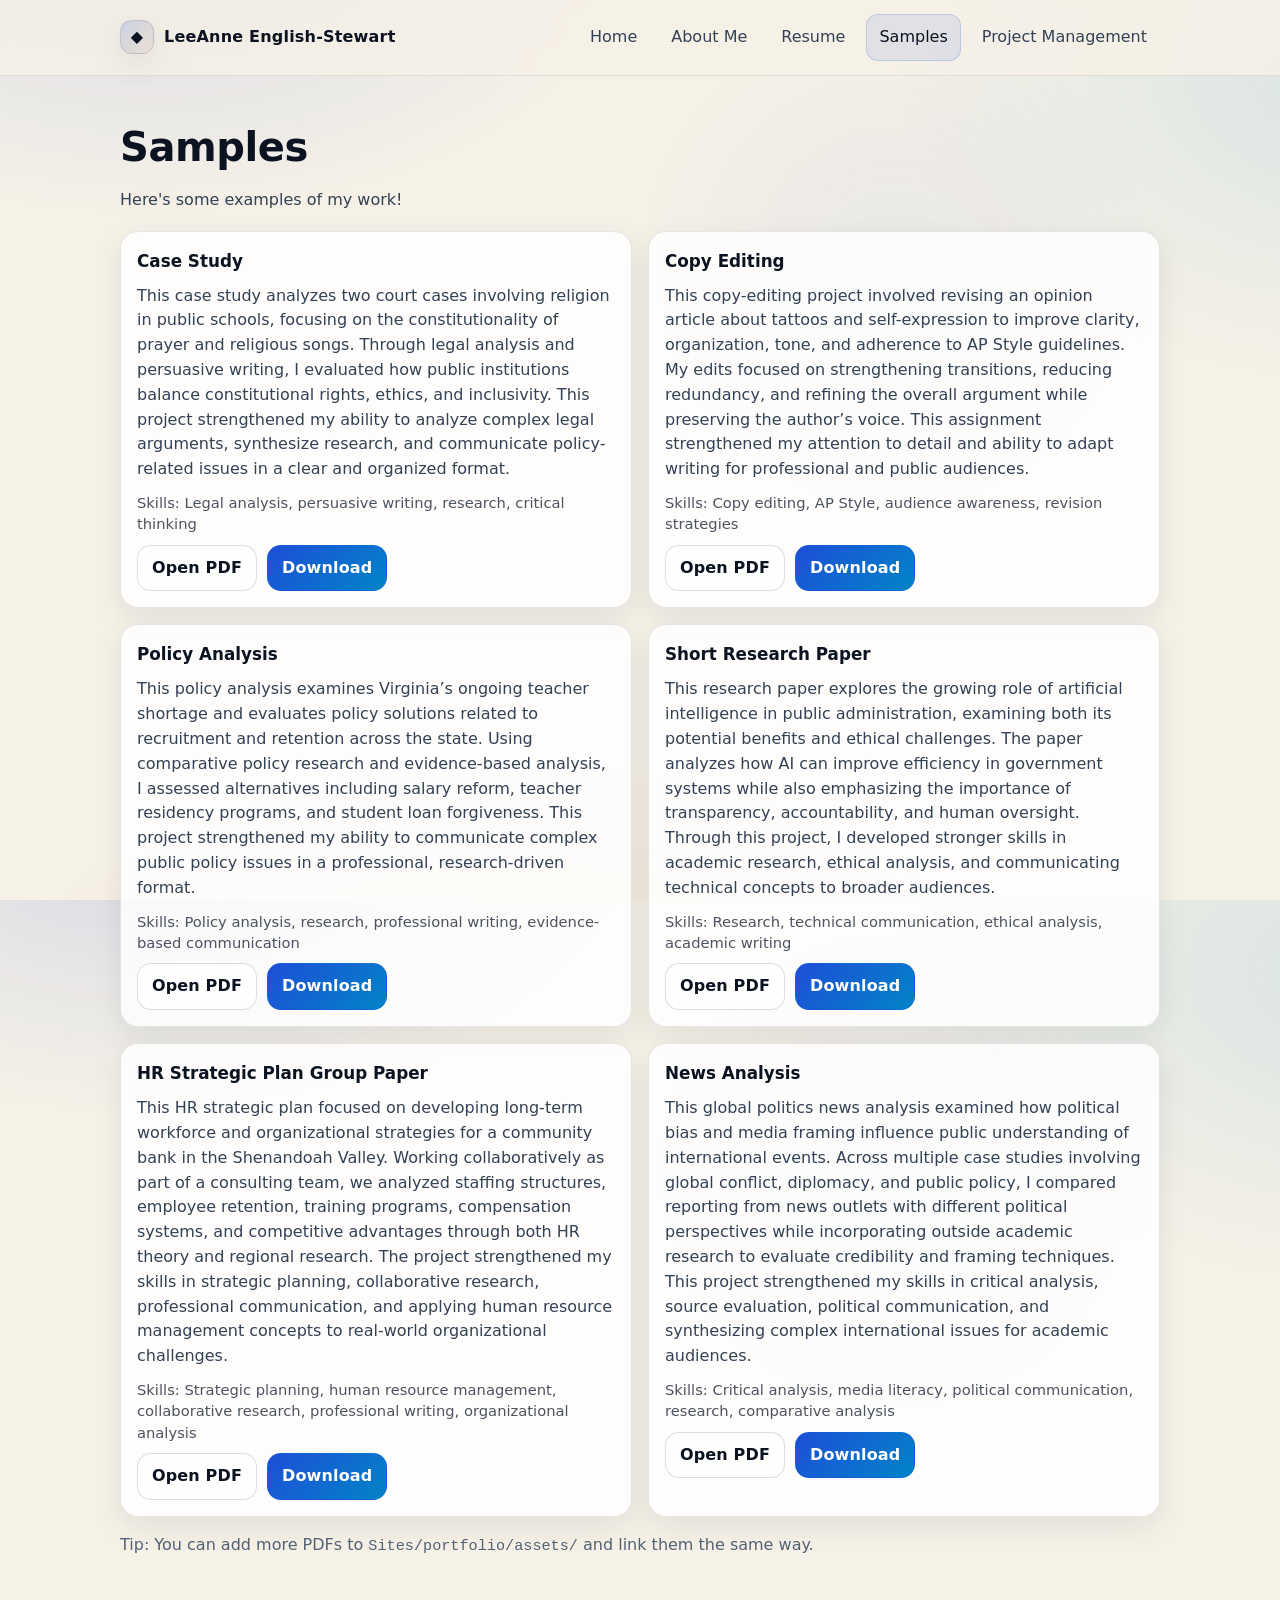
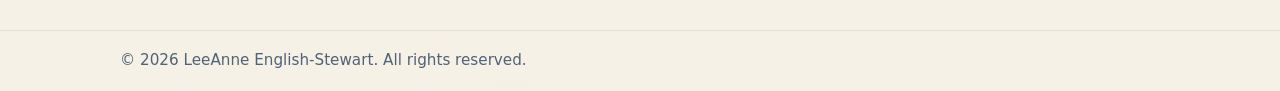
==== samples.html @ e3165560 "Add files via upload" ====
<!doctype html>
<html lang="en">
  <head>
    <meta charset="UTF-8" />
    <meta name="viewport" content="width=device-width, initial-scale=1.0" />
    <title>Portfolio | Samples</title>
    <meta
      name="description"
      content="Writing and work samples relevant to law and government."
    />
    <link rel="stylesheet" href="./css/styles.css" />
  </head>
  <body>
    <a class="skip-link" href="#main">Skip to content</a>

    <header class="site-header">
      <div class="container header-inner">
        <div class="brand">
          <span class="brand-mark" aria-hidden="true">◆</span>
          <span class="brand-name">LeeAnne English-Stewart</span>
        </div>

        <nav class="nav" aria-label="Primary">
          <a class="nav-link" href="./index.html">Home</a>
          <a class="nav-link" href="./about.html">About Me</a>
          <a class="nav-link" href="./resume.html">Resume</a>
          <a class="nav-link is-active" href="./samples.html">Samples</a>
          <a class="nav-link" href="./project-management.html"
            >Project Management</a
          >
        </nav>
      </div>
    </header>

    <main id="main" class="container section">
      <div class="page-head">
        <h1 class="page-title">Samples</h1>
        <p class="page-subtitle">
          Here's some examples of my work!
        </p>
      </div>

      <section class="samples-grid" aria-label="Sample items">
        <article class="sample-card">
          <h2 class="sample-title">Case Study</h2>
          <p class="sample-text">
            This case study analyzes two court cases involving religion in public
            schools, focusing on the constitutionality of prayer and religious
            songs. Through legal analysis and persuasive writing, I evaluated how
            public institutions balance constitutional rights, ethics, and
            inclusivity. This project strengthened my ability to analyze complex
            legal arguments, synthesize research, and communicate policy-related
            issues in a clear and organized format.
          </p>
          <p class="sample-skills">
            Skills: Legal analysis, persuasive writing, research, critical thinking
          </p>
          <div class="sample-actions">
            <a class="btn btn-secondary" href="./assets/case-study.pdf"
              >Open PDF</a
            >
            <a class="btn" href="./assets/case-study.pdf" download>Download</a>
          </div>
        </article>

        <article class="sample-card">
          <h2 class="sample-title">Copy Editing</h2>
          <p class="sample-text">
            This copy-editing project involved revising an opinion article about
            tattoos and self-expression to improve clarity, organization, tone,
            and adherence to AP Style guidelines. My edits focused on strengthening
            transitions, reducing redundancy, and refining the overall argument
            while preserving the author’s voice. This assignment strengthened my
            attention to detail and ability to adapt writing for professional and
            public audiences.
          </p>
          <p class="sample-skills">
            Skills: Copy editing, AP Style, audience awareness, revision
            strategies
          </p>
          <div class="sample-actions">
            <a class="btn btn-secondary" href="./assets/copy-editing.pdf"
              >Open PDF</a
            >
            <a class="btn" href="./assets/copy-editing.pdf" download>Download</a>
          </div>
        </article>

        <article class="sample-card">
          <h2 class="sample-title">Policy Analysis</h2>
          <p class="sample-text">
            This policy analysis examines Virginia’s ongoing teacher shortage and
            evaluates policy solutions related to recruitment and retention across
            the state. Using comparative policy research and evidence-based
            analysis, I assessed alternatives including salary reform, teacher
            residency programs, and student loan forgiveness. This project
            strengthened my ability to communicate complex public policy issues in a
            professional, research-driven format.
          </p>
          <p class="sample-skills">
            Skills: Policy analysis, research, professional writing,
            evidence-based communication
          </p>
          <div class="sample-actions">
            <a class="btn btn-secondary" href="./assets/policy-analysis.pdf"
              >Open PDF</a
            >
            <a class="btn" href="./assets/policy-analysis.pdf" download
              >Download</a
            >
          </div>
        </article>

        <article class="sample-card">
          <h2 class="sample-title">Short Research Paper</h2>
          <p class="sample-text">
            This research paper explores the growing role of artificial
            intelligence in public administration, examining both its potential
            benefits and ethical challenges. The paper analyzes how AI can improve
            efficiency in government systems while also emphasizing the importance
            of transparency, accountability, and human oversight. Through this
            project, I developed stronger skills in academic research, ethical
            analysis, and communicating technical concepts to broader audiences.
          </p>
          <p class="sample-skills">
            Skills: Research, technical communication, ethical analysis, academic
            writing
          </p>
          <div class="sample-actions">
            <a class="btn btn-secondary" href="./assets/short-research-paper.pdf"
              >Open PDF</a
            >
            <a class="btn" href="./assets/short-research-paper.pdf" download
              >Download</a
            >
          </div>
        </article>

        <article class="sample-card">
          <h2 class="sample-title">HR Strategic Plan Group Paper</h2>
          <p class="sample-text">
            This HR strategic plan focused on developing long-term workforce and
            organizational strategies for a community bank in the Shenandoah
            Valley. Working collaboratively as part of a consulting team, we
            analyzed staffing structures, employee retention, training programs,
            compensation systems, and competitive advantages through both HR
            theory and regional research. The project strengthened my skills in
            strategic planning, collaborative research, professional communication,
            and applying human resource management concepts to real-world
            organizational challenges.
          </p>
          <p class="sample-skills">
            Skills: Strategic planning, human resource management, collaborative
            research, professional writing, organizational analysis
          </p>
          <div class="sample-actions">
            <a
              class="btn btn-secondary"
              href="./assets/hr-strategic-plan-group-paper.pdf"
              >Open PDF</a
            >
            <a class="btn" href="./assets/hr-strategic-plan-group-paper.pdf" download
              >Download</a
            >
          </div>
        </article>

        <article class="sample-card">
          <h2 class="sample-title">News Analysis</h2>
          <p class="sample-text">
            This global politics news analysis examined how political bias and
            media framing influence public understanding of international events.
            Across multiple case studies involving global conflict, diplomacy,
            and public policy, I compared reporting from news outlets with
            different political perspectives while incorporating outside academic
            research to evaluate credibility and framing techniques. This project
            strengthened my skills in critical analysis, source evaluation,
            political communication, and synthesizing complex international issues
            for academic audiences.
          </p>
          <p class="sample-skills">
            Skills: Critical analysis, media literacy, political communication,
            research, comparative analysis
          </p>
          <div class="sample-actions">
            <a class="btn btn-secondary" href="./assets/global-politics-paper.pdf"
              >Open PDF</a
            >
            <a class="btn" href="./assets/global-politics-paper.pdf" download
              >Download</a
            >
          </div>
        </article>
      </section>

      <p class="helper">
        Tip: You can add more PDFs to <code>Sites/portfolio/assets/</code> and
        link them the same way.
      </p>
    </main>

    <footer class="site-footer">
      <div class="container footer-inner">
        <p class="footer-text">
          © <span id="year"></span> LeeAnne English-Stewart. All rights reserved.
        </p>
      </div>
    </footer>

    <script>
      document.getElementById("year").textContent = new Date().getFullYear();
    </script>
  </body>
</html>
---- css/styles.css ----
:root {
  color-scheme: light;
  --bg: #f6f1e7;
  --surface: #ffffff;
  --surface-2: #fbf7f0;
  --text: #0b1220;
  --muted: #334155;
  --muted-2: #526175;
  --border: rgba(15, 23, 42, 0.12);
  --accent: #1d4ed8;
  --accent-ink: #0b1220;
  --blue-50: rgba(29, 78, 216, 0.06);
  --blue-100: rgba(29, 78, 216, 0.10);
  --blue-200: rgba(29, 78, 216, 0.16);
  --sand-50: rgba(179, 136, 75, 0.08);
  --shadow: 0 18px 50px rgba(15, 23, 42, 0.14);
  --shadow-soft: 0 10px 30px rgba(15, 23, 42, 0.08);
  --radius: 18px;
  --radius-sm: 12px;
  --container: 1040px;
  --font: ui-sans-serif, system-ui, -apple-system, Segoe UI, Roboto, Helvetica,
    Arial, "Apple Color Emoji", "Segoe UI Emoji";
}

*,
*::before,
*::after {
  box-sizing: border-box;
}

html,
body {
  height: 100%;
}

body {
  margin: 0;
  font-family: var(--font);
  color: var(--text);
  position: relative;
  background:
    radial-gradient(820px 520px at 12% -12%, rgba(29, 78, 216, 0.16), transparent 62%),
    radial-gradient(820px 520px at 108% 8%, rgba(2, 132, 199, 0.12), transparent 60%),
    radial-gradient(900px 520px at 40% 118%, rgba(179, 136, 75, 0.12), transparent 60%),
    radial-gradient(420px 420px at 70% 30%, rgba(29, 78, 216, 0.06), transparent 62%),
    var(--bg);
  line-height: 1.55;
}

body::before,
body::after {
  content: none;
}

a {
  color: inherit;
  text-decoration-thickness: 1px;
  text-underline-offset: 3px;
}

a:hover {
  color: var(--accent);
}

code {
  font-family: ui-monospace, SFMono-Regular, Menlo, Monaco, Consolas,
    "Liberation Mono", "Courier New", monospace;
  font-size: 0.95em;
}

.container {
  width: min(var(--container), calc(100% - 40px));
  margin: 0 auto;
}

.skip-link {
  position: absolute;
  left: -999px;
  top: 12px;
  padding: 10px 12px;
  background: var(--surface);
  border: 1px solid var(--border);
  border-radius: 10px;
  color: var(--text);
  z-index: 999;
}

.skip-link:focus {
  left: 12px;
}

.site-header {
  position: sticky;
  top: 0;
  z-index: 50;
  background: rgba(246, 241, 231, 0.78);
  backdrop-filter: blur(14px);
  border-bottom: 1px solid rgba(15, 23, 42, 0.08);
}

.header-inner {
  display: flex;
  align-items: center;
  justify-content: space-between;
  padding: 14px 0;
  gap: 16px;
}

.brand {
  display: flex;
  align-items: center;
  gap: 10px;
  min-width: fit-content;
}

.brand-mark {
  width: 34px;
  height: 34px;
  display: grid;
  place-items: center;
  border-radius: 12px;
  background: linear-gradient(135deg, rgba(29, 78, 216, 0.18), rgba(179, 136, 75, 0.14));
  border: 1px solid rgba(15, 23, 42, 0.12);
  box-shadow: var(--shadow-soft);
}

.brand-name {
  font-weight: 650;
  letter-spacing: 0.2px;
}

.nav {
  display: flex;
  align-items: center;
  gap: 8px;
  flex-wrap: wrap;
  justify-content: flex-end;
}

.nav-link {
  display: inline-flex;
  align-items: center;
  justify-content: center;
  padding: 10px 12px;
  border-radius: 12px;
  border: 1px solid transparent;
  color: var(--muted);
  text-decoration: none;
  transition: background 150ms ease, border-color 150ms ease, color 150ms ease;
}

.nav-link:hover {
  background: var(--blue-50);
  border-color: rgba(29, 78, 216, 0.14);
  color: var(--text);
}

.nav-link.is-active {
  background: var(--blue-100);
  border-color: rgba(29, 78, 216, 0.18);
  color: var(--text);
}

.hero {
  padding: 56px 0 10px;
  position: relative;
}

.hero::before {
  content: "";
  position: absolute;
  inset: 0;
  pointer-events: none;
  opacity: 0.6;
  background:
    radial-gradient(420px 260px at 18% 18%, rgba(29, 78, 216, 0.10), transparent 60%),
    radial-gradient(520px 340px at 78% 22%, rgba(179, 136, 75, 0.14), transparent 62%),
    radial-gradient(520px 340px at 64% 92%, rgba(2, 132, 199, 0.08), transparent 62%);
}

.hero-inner {
  display: grid;
  grid-template-columns: 340px 1fr;
  gap: 44px;
  align-items: center;
}

.hero-media {
  width: 100%;
  display: grid;
  place-items: center;
}

.headshot {
  width: 100%;
  max-width: 360px;
  height: 420px;
  object-fit: cover;
  border-radius: 28px;
  border: 1px solid rgba(15, 23, 42, 0.10);
  background: var(--surface);
  box-shadow: var(--shadow);
}

.headshot.headshot-card {
  max-width: 100%;
  height: 420px;
  border-radius: 18px;
}

.hero-title {
  margin: 0 0 14px;
  font-size: clamp(30px, 4vw, 46px);
  line-height: 1.1;
  letter-spacing: -0.5px;
}

.hero-title.hero-title-editorial {
  font-family: ui-serif, Georgia, Cambria, "Times New Roman", Times, serif;
  letter-spacing: -0.2px;
  margin-bottom: 18px;
}

.hero-content.hero-content-editorial {
  padding: 8px 0;
}


.profile-card {
  background: linear-gradient(180deg, rgba(255, 255, 255, 0.92), rgba(255, 255, 255, 0.82));
  border: 1px solid rgba(15, 23, 42, 0.12);
  border-radius: 18px;
  padding: 14px;
  box-shadow: var(--shadow);
  display: grid;
  justify-items: center;
  gap: 12px;
}

.profile-name {
  margin: 2px 0 0;
  text-align: center;
  font-size: 1.25rem;
  font-family: ui-serif, Georgia, Cambria, "Times New Roman", Times, serif;
  letter-spacing: 0.1px;
}

.profile-tagline {
  margin: -2px 0 0;
  text-align: center;
  font-size: 0.85rem;
  letter-spacing: 0.06em;
  text-transform: uppercase;
  color: rgba(15, 23, 42, 0.58);
}

.editorial {
  background: linear-gradient(180deg, rgba(255, 255, 255, 0.72), rgba(255, 255, 255, 0.56));
  border: 1px solid rgba(15, 23, 42, 0.08);
  border-radius: 18px;
  padding: 18px 18px;
  box-shadow: var(--shadow-soft);
}

.editorial-text {
  margin: 0;
  color: rgba(15, 23, 42, 0.78);
  max-width: 78ch;
}

.editorial-text + .editorial-text {
  margin-top: 14px;
}

.hero-subtitle {
  margin: 12px 0 18px;
  color: var(--muted);
  font-size: 1.06rem;
  max-width: 60ch;
}

.card {
  background:
    linear-gradient(180deg, rgba(255, 255, 255, 0.92), rgba(255, 255, 255, 0.82));
  border: 1px solid var(--border);
  border-radius: var(--radius);
  padding: 18px 18px;
  box-shadow: var(--shadow-soft);
}

.card-title {
  margin: 0 0 10px;
  font-size: 1.05rem;
}

.card-text {
  margin: 0 0 10px;
  color: var(--muted);
}

.card-text.subtle {
  color: var(--muted-2);
  margin-bottom: 0;
}

.cta-row {
  display: flex;
  gap: 12px;
  align-items: center;
  margin-top: 16px;
  flex-wrap: wrap;
}

.btn {
  display: inline-flex;
  align-items: center;
  justify-content: center;
  padding: 10px 14px;
  border-radius: 14px;
  border: 1px solid rgba(29, 78, 216, 0.22);
  background: linear-gradient(135deg, #1d4ed8, #0284c7);
  color: white;
  text-decoration: none;
  font-weight: 600;
  letter-spacing: 0.15px;
  transition: transform 120ms ease, filter 160ms ease, border-color 160ms ease;
}

.btn:hover {
  transform: translateY(-1px);
  filter: brightness(1.03);
  border-color: rgba(29, 78, 216, 0.34);
}

.btn:active {
  transform: translateY(0);
}

.btn.btn-secondary {
  background:
    linear-gradient(180deg, rgba(255, 255, 255, 0.88), rgba(255, 255, 255, 0.72));
  color: var(--accent-ink);
  border-color: rgba(15, 23, 42, 0.14);
}

.section {
  padding: 22px 0 56px;
}

.grid-3 {
  display: grid;
  grid-template-columns: repeat(3, 1fr);
  gap: 14px;
}

.grid-2 {
  display: grid;
  grid-template-columns: repeat(2, 1fr);
  gap: 14px;
}

.about-layout {
  display: grid;
  grid-template-columns: 1fr;
  gap: 18px;
  align-items: start;
  max-width: 860px;
  margin: 0 auto;
}

.about-top-photo {
  width: 100%;
  height: min(60vh, 580px);
  object-fit: cover;
  object-position: center 62%;
  border-radius: var(--radius);
  border: 1px solid rgba(15, 23, 42, 0.10);
  box-shadow: var(--shadow);
  background: rgba(255, 255, 255, 0.82);
}

.mini-card {
  background:
    linear-gradient(180deg, rgba(255, 255, 255, 0.90), rgba(255, 255, 255, 0.78));
  border: 1px solid rgba(15, 23, 42, 0.10);
  border-radius: var(--radius);
  padding: 16px;
  box-shadow: var(--shadow-soft);
}

.home-contact {
  margin-top: 16px;
}

.mini-title {
  margin: 0 0 10px;
  font-size: 1rem;
}

.mini-text {
  margin: 8px 0 0;
  color: var(--muted);
}

.label {
  color: var(--text);
  font-weight: 600;
  margin-right: 6px;
}

.mini-list {
  margin: 0;
  padding-left: 18px;
  color: var(--muted);
}

.site-footer {
  border-top: 1px solid rgba(15, 23, 42, 0.08);
  padding: 18px 0;
  background: rgba(246, 241, 231, 0.72);
}

.footer-inner {
  display: flex;
  justify-content: space-between;
  align-items: center;
  gap: 10px;
}

.footer-text {
  margin: 0;
  color: var(--muted-2);
  font-size: 0.95rem;
}

.page-head {
  display: grid;
  gap: 10px;
  margin: 18px 0 18px;
}

.page-title {
  margin: 0;
  font-size: clamp(26px, 3.2vw, 40px);
  letter-spacing: -0.4px;
}

.page-subtitle {
  margin: 0;
  color: var(--muted);
  max-width: 72ch;
}

.page-actions {
  display: flex;
  gap: 12px;
  flex-wrap: wrap;
}

.pdf-wrap {
  border-radius: var(--radius);
  overflow: hidden;
  border: 1px solid rgba(15, 23, 42, 0.12);
  background: rgba(255, 255, 255, 0.82);
  box-shadow: var(--shadow);
}

.pdf-object {
  width: 100%;
  height: min(78vh, 920px);
  display: block;
}

.samples-grid {
  display: grid;
  grid-template-columns: repeat(2, minmax(0, 1fr));
  gap: 16px;
  align-items: stretch;
}

.samples-grid.pm-grid {
  grid-template-columns: 1fr;
  max-width: 780px;
}

.pm-card {
  display: grid;
  grid-template-columns: 1fr 220px;
  gap: 16px;
  align-items: center;
}

.pm-card.pm-right {
  grid-template-columns: 1fr 220px;
}

.pm-card.pm-left {
  grid-template-columns: 220px 1fr;
}

.pm-body {
  display: grid;
  gap: 10px;
}

.pm-media {
  width: 100%;
  height: 160px;
  border-radius: 14px;
  border: 1px solid rgba(15, 23, 42, 0.10);
  background: rgba(255, 255, 255, 0.78);
  display: grid;
  place-items: center;
  overflow: hidden;
}

.pm-media-tall {
  height: 220px;
}

.pm-image {
  width: 100%;
  height: 100%;
  object-fit: cover;
  display: block;
}

.pm-image.pm-image-bottom {
  object-position: center 88%;
}

.pm-image.pm-image-contain {
  object-fit: contain;
  padding: 10px;
  background: rgba(255, 255, 255, 0.6);
}

.pm-image.pm-image-jmurj {
  object-fit: contain;
  object-position: center 40%;
  padding: 0;
  background: transparent;
}

.pm-media.pm-media-jmurj {
  background: #4f2b7f;
  border-color: rgba(79, 43, 127, 0.25);
  height: 190px;
}

.sample-card {
  background: rgba(255, 255, 255, 0.82);
  border: 1px solid rgba(15, 23, 42, 0.10);
  border-radius: var(--radius);
  padding: 16px;
  display: grid;
  gap: 10px;
  align-content: start;
  box-shadow: var(--shadow-soft);
}

.samples-grid.pm-grid .sample-card {
  background: rgba(255, 255, 255, 0.82);
  border-color: rgba(15, 23, 42, 0.10);
}

.sample-title {
  margin: 0;
  font-size: 1.05rem;
}

.sample-text {
  margin: 0;
  color: var(--muted);
}

.sample-skills {
  margin: 0;
  color: rgba(15, 23, 42, 0.74);
  font-size: 0.92rem;
  line-height: 1.45;
}

.sample-actions {
  margin-top: auto;
  display: flex;
  gap: 10px;
  flex-wrap: wrap;
}

.helper {
  margin-top: 16px;
  color: var(--muted-2);
}

@media (max-width: 900px) {
  .hero-inner {
    grid-template-columns: 1fr;
  }

  .headshot {
    height: auto;
    max-width: 420px;
  }

  .profile-card {
    width: min(420px, 100%);
    margin: 0 auto;
  }

  .grid-3,
  .samples-grid:not(.pm-grid) {
    grid-template-columns: 1fr;
  }

  .grid-2 {
    grid-template-columns: 1fr;
  }

  .about-layout {
    grid-template-columns: 1fr;
  }

  .pm-card,
  .pm-card.pm-left {
    grid-template-columns: 1fr;
  }

  .pm-media {
    height: 200px;
    order: -1;
  }
}
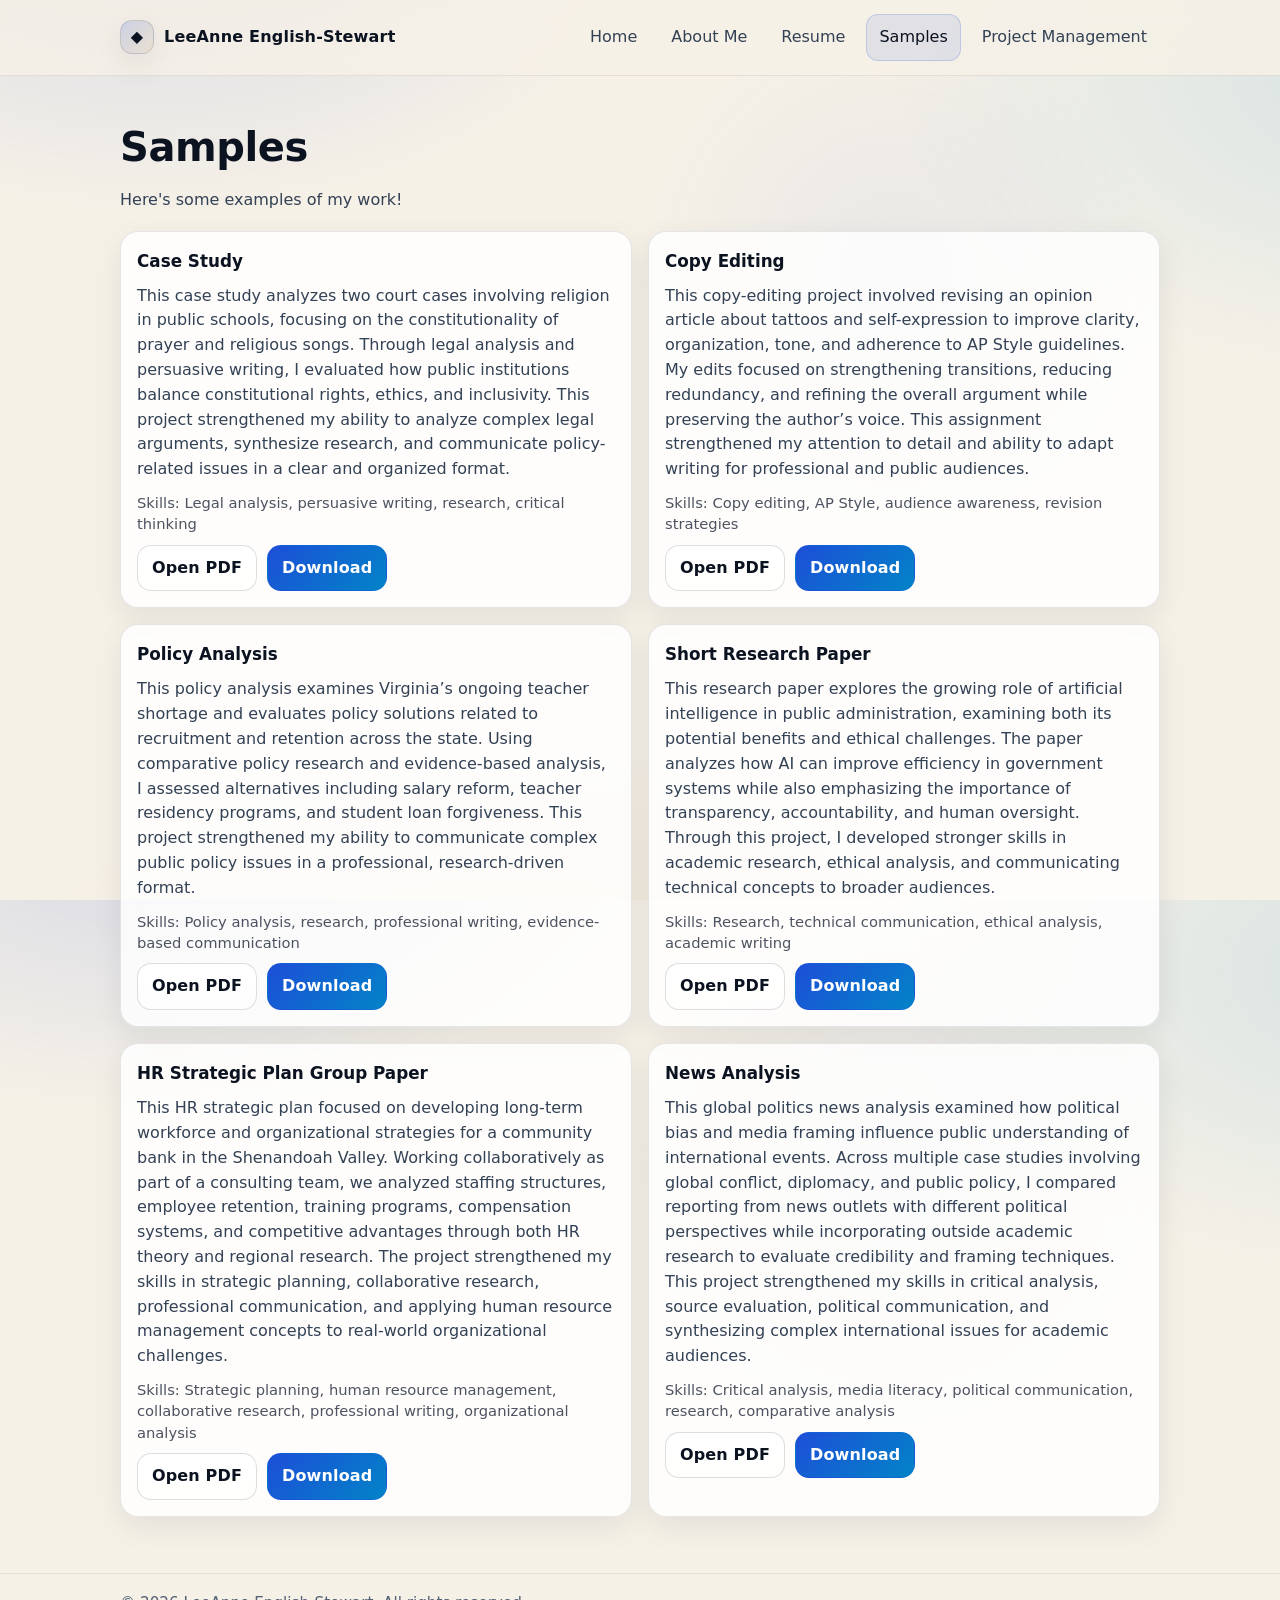
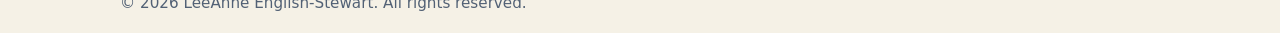
==== commit a6a369eb: "Add files via upload" ====
--- a/samples.html
+++ b/samples.html
@@ -192,11 +192,6 @@
           </div>
         </article>
       </section>
-
-      <p class="helper">
-        Tip: You can add more PDFs to <code>Sites/portfolio/assets/</code> and
-        link them the same way.
-      </p>
     </main>
 
     <footer class="site-footer">
